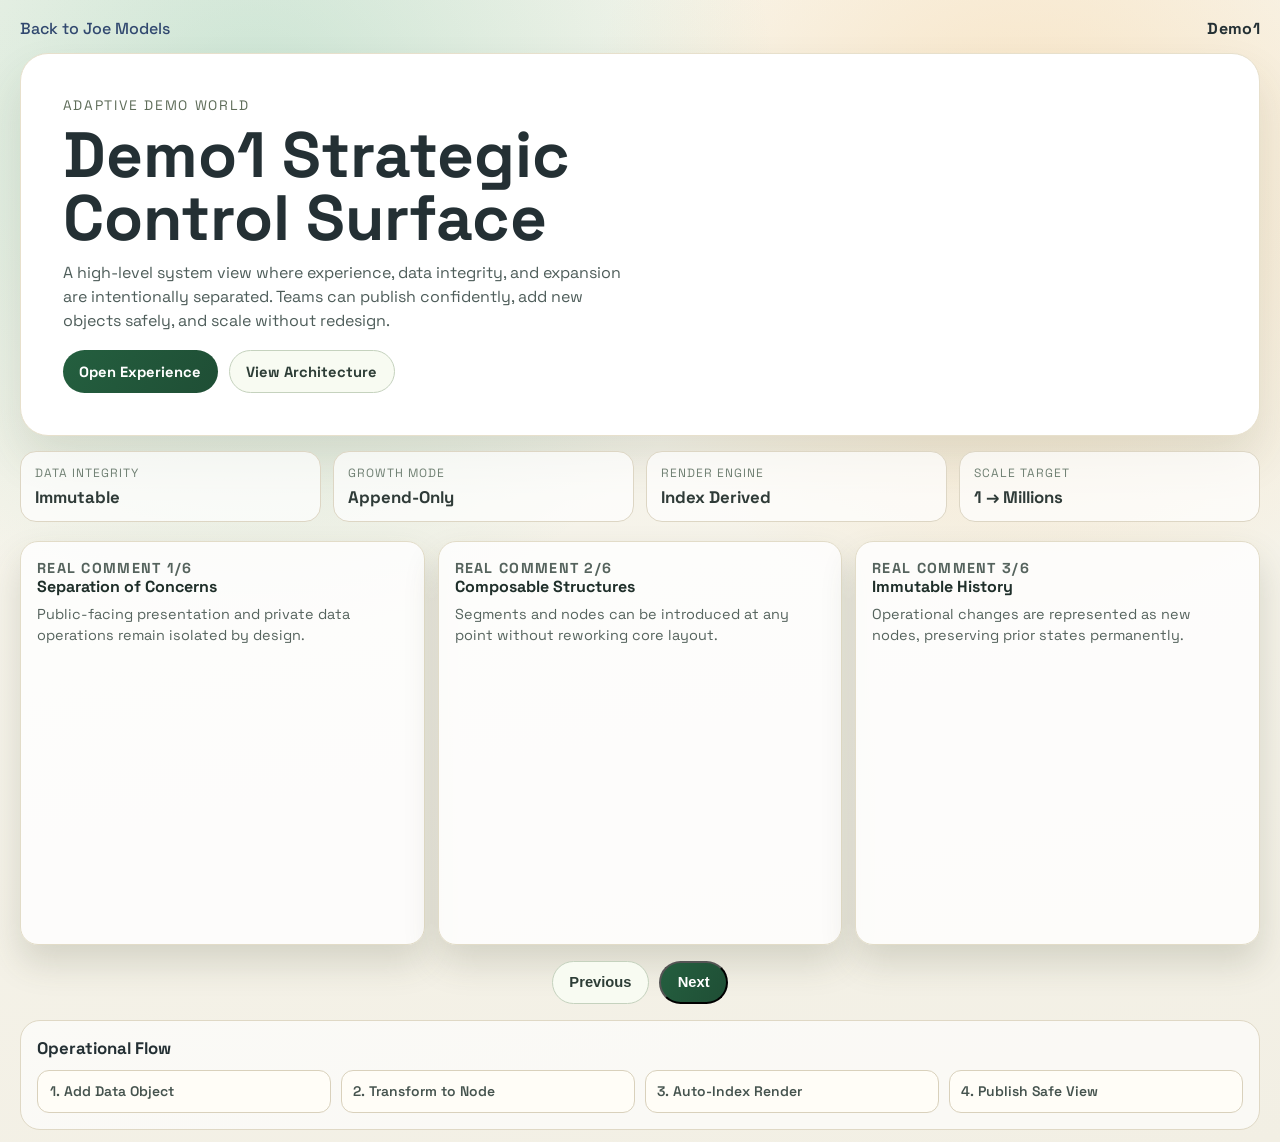
==== demo1.html @ 3360f887 "Build Kingdom search flows and Demo1 review carousel" ====
<!DOCTYPE html>
<html lang="en">
<head>
  <meta charset="UTF-8" />
  <meta name="viewport" content="width=device-width, initial-scale=1.0" />
  <title>Demo1 | Kingdom</title>
  <link rel="preconnect" href="https://fonts.googleapis.com" />
  <link rel="preconnect" href="https://fonts.gstatic.com" crossorigin />
  <link href="https://fonts.googleapis.com/css2?family=Space+Grotesk:wght@400;500;700&display=swap" rel="stylesheet" />
  <link rel="stylesheet" href="style.css" />
</head>
<body class="page-demo1">
  <main class="demo1-shell">
    <nav class="demo1-nav">
      <a class="back-link" href="meal-joe.html">Back to Joe Models</a>
      <span class="demo1-brand">Demo1</span>
    </nav>

    <section class="demo1-hero">
      <p class="demo1-eyebrow">Adaptive Demo World</p>
      <h1 class="demo1-title">Demo1 Strategic Control Surface</h1>
      <p class="demo1-copy">A high-level system view where experience, data integrity, and expansion are intentionally separated. Teams can publish confidently, add new objects safely, and scale without redesign.</p>
      <div class="demo1-cta-row">
        <a class="demo1-btn demo1-btn-primary" href="#">Open Experience</a>
        <a class="demo1-btn demo1-btn-secondary" href="#">View Architecture</a>
      </div>
    </section>

    <section class="demo1-status">
      <article class="demo1-status-card">
        <p class="demo1-status-label">Data Integrity</p>
        <p class="demo1-status-value">Immutable</p>
      </article>
      <article class="demo1-status-card">
        <p class="demo1-status-label">Growth Mode</p>
        <p class="demo1-status-value">Append-Only</p>
      </article>
      <article class="demo1-status-card">
        <p class="demo1-status-label">Render Engine</p>
        <p class="demo1-status-value">Index Derived</p>
      </article>
      <article class="demo1-status-card">
        <p class="demo1-status-label">Scale Target</p>
        <p class="demo1-status-value">1 → Millions</p>
      </article>
    </section>

    <section class="demo1-reviews">
      <div class="demo1-review-grid" id="reviewGrid"></div>
      <div class="demo1-review-controls">
        <button class="demo1-btn demo1-btn-secondary" id="prevReview" type="button">Previous</button>
        <button class="demo1-btn demo1-btn-primary" id="nextReview" type="button">Next</button>
      </div>
    </section>

    <section class="demo1-flow">
      <h2 class="demo1-flow-title">Operational Flow</h2>
      <div class="demo1-flow-row">
        <article class="demo1-flow-step"><p>1. Add Data Object</p></article>
        <article class="demo1-flow-step"><p>2. Transform to Node</p></article>
        <article class="demo1-flow-step"><p>3. Auto-Index Render</p></article>
        <article class="demo1-flow-step"><p>4. Publish Safe View</p></article>
      </div>
    </section>
  </main>
  <script>
    (function () {
      var reviews = [
        { title: "Separation of Concerns", body: "Public-facing presentation and private data operations remain isolated by design." },
        { title: "Composable Structures", body: "Segments and nodes can be introduced at any point without reworking core layout." },
        { title: "Immutable History", body: "Operational changes are represented as new nodes, preserving prior states permanently." },
        { title: "Operational Clarity", body: "Decision-ready summaries keep complexity manageable as object count expands." },
        { title: "Traversal Independence", body: "Chronological, hierarchical, and relational views remain independent from storage order." },
        { title: "Resilient Expansion", body: "New capabilities are added through extension, not fragile rewrites." }
      ];

      var index = 0;
      var reviewGrid = document.getElementById("reviewGrid");
      var prev = document.getElementById("prevReview");
      var next = document.getElementById("nextReview");

      function cardsPerView() {
        if (window.matchMedia("(max-width: 640px)").matches) return 1;
        if (window.matchMedia("(max-width: 980px)").matches) return 2;
        return 3;
      }

      function renderReview() {
        var perView = cardsPerView();
        var html = "";
        for (var i = 0; i < perView; i += 1) {
          var idx = (index + i) % reviews.length;
          var current = reviews[idx];
          html +=
            '<article class="demo1-card demo1-review-card">' +
              '<p class="demo1-card-meta">Real Comment ' + (idx + 1) + "/" + reviews.length + "</p>" +
              "<h2>" + current.title + "</h2>" +
              "<p>" + current.body + "</p>" +
            "</article>";
        }
        reviewGrid.innerHTML = html;
      }

      prev.addEventListener("click", function () {
        index = (index - 1 + reviews.length) % reviews.length;
        renderReview();
      });

      next.addEventListener("click", function () {
        index = (index + 1) % reviews.length;
        renderReview();
      });

      window.addEventListener("resize", renderReview);

      renderReview();
    })();
  </script>
</body>
</html>
---- style.css ----
:root {
  --bg-0: #f4f7ff;
  --bg-1: #dce7ff;
  --ink-0: #10213b;
  --ink-1: #31486f;
  --card: #ffffff;
  --line: #d7e2fb;
  --brand: #0f60f2;
  --brand-strong: #0a48b7;
  --ok: #0b8f58;
  --shadow: 0 20px 44px rgba(16, 33, 59, 0.12);
}

* {
  box-sizing: border-box;
}

html,
body {
  margin: 0;
}

html {
  -webkit-text-size-adjust: 100%;
}

body {
  min-height: 100dvh;
  font-family: "Space Grotesk", "Avenir Next", "Segoe UI", sans-serif;
  color: var(--ink-0);
  overflow-x: hidden;
}

.page-home {
  background:
    radial-gradient(circle at 15% 20%, rgba(15, 96, 242, 0.15), transparent 34%),
    radial-gradient(circle at 85% 80%, rgba(11, 143, 88, 0.14), transparent 40%),
    linear-gradient(145deg, var(--bg-0), var(--bg-1));
  display: grid;
  place-items: center;
  padding:
    max(1rem, env(safe-area-inset-top))
    1rem
    max(1rem, env(safe-area-inset-bottom));
}

.home-shell {
  width: min(100%, 900px);
  background: var(--card);
  border: 1px solid var(--line);
  border-radius: 28px;
  box-shadow: var(--shadow);
  padding: clamp(1.2rem, 3.8vw, 3rem);
}

.brand-row {
  display: inline-flex;
  align-items: center;
  gap: 0.55rem;
  margin-bottom: 0.9rem;
}

.brand-mark {
  display: grid;
  place-items: center;
  width: 2rem;
  aspect-ratio: 1;
  border-radius: 0.6rem;
  background: var(--ink-0);
  color: #fff;
  font-weight: 700;
}

.brand-name {
  font-weight: 700;
  letter-spacing: 0.01em;
}

.hero-title {
  font-size: clamp(1.65rem, 4.8vw, 3.35rem);
  margin: 0;
  line-height: 1.04;
  max-width: 16ch;
}

.hero-copy {
  margin: 0.9rem 0 1.5rem;
  color: var(--ink-1);
  font-size: clamp(1rem, 2.3vw, 1.22rem);
}

.search-form {
  display: grid;
  grid-template-columns: 1fr auto;
  gap: 0.6rem;
}

.search-input {
  width: 100%;
  border: 1px solid #b8c8f4;
  border-radius: 999px;
  padding: 0.9rem 1.15rem;
  font: inherit;
  font-size: 1rem;
  outline: none;
  background: #fdfdff;
}

.search-input:focus {
  border-color: var(--brand);
  box-shadow: 0 0 0 3px rgba(15, 96, 242, 0.16);
}

.search-button {
  border: 0;
  border-radius: 999px;
  padding: 0.86rem 1.25rem;
  font: inherit;
  font-weight: 700;
  background: linear-gradient(135deg, var(--brand), var(--brand-strong));
  color: #fff;
  cursor: pointer;
}

.feedback {
  min-height: 1.4rem;
  margin: 0.75rem 0 0;
  color: var(--ok);
  font-size: 0.94rem;
}

.quick-actions {
  margin-top: 1rem;
  display: flex;
  flex-wrap: wrap;
  gap: 0.55rem;
}

.quick-chip {
  border: 1px solid var(--line);
  background: #f7faff;
  color: var(--ink-0);
  border-radius: 999px;
  padding: 0.55rem 0.85rem;
  font: inherit;
  font-size: 0.88rem;
  cursor: pointer;
}

.page-meal {
  background: #f8fafc;
  padding:
    max(0.75rem, env(safe-area-inset-top))
    0.75rem
    max(0.75rem, env(safe-area-inset-bottom));
}

.meal-shell {
  width: min(1240px, 100%);
  margin: 0 auto;
  padding: 1rem 0.4rem 2rem;
}

.meal-nav {
  display: flex;
  justify-content: space-between;
  align-items: center;
  gap: 1rem;
  margin-bottom: 1rem;
}

.back-link {
  color: var(--ink-1);
  text-decoration: none;
  font-weight: 500;
}

.nav-cta {
  border: 0;
  background: var(--ink-0);
  color: #fff;
  padding: 0.6rem 0.9rem;
  border-radius: 999px;
  font: inherit;
  font-weight: 600;
}

.welcome-joe {
  width: 100%;
  margin-bottom: 1rem;
  padding: clamp(0.85rem, 2.5vw, 1.2rem);
  border-radius: 16px;
  border: 1px solid #d5e3ff;
  background: linear-gradient(120deg, #f4f8ff, #e8f0ff);
}

.welcome-joe p {
  margin: 0;
  font-size: clamp(1rem, 2.6vw, 1.2rem);
  font-weight: 700;
  color: #15386e;
}

.meal-hero {
  background: linear-gradient(140deg, #0f1f3a, #174892);
  color: #fff;
  border-radius: 22px;
  padding: clamp(1.1rem, 3vw, 2rem);
}

.meal-hero-link {
  display: block;
  text-decoration: none;
  transition: transform 180ms ease, box-shadow 180ms ease;
}

.meal-hero-link:hover,
.meal-hero-link:focus-visible {
  transform: translateY(-3px);
  box-shadow: 0 18px 34px rgba(15, 31, 58, 0.28);
}

.meal-hero h1 {
  margin: 0 0 0.6rem;
  font-size: clamp(1.5rem, 4.2vw, 2.9rem);
}

.meal-hero p {
  margin: 0;
  max-width: 50ch;
  color: rgba(255, 255, 255, 0.88);
}

.meal-grid {
  margin-top: 1.1rem;
  display: grid;
  grid-template-columns: repeat(3, minmax(0, 1fr));
  gap: 0.8rem;
}

.meal-card {
  background: #fff;
  border: 1px solid #e4ebfa;
  border-radius: 16px;
  padding: 1rem;
}

.meal-card-link {
  display: block;
  text-decoration: none;
  color: inherit;
  transition: transform 180ms ease, box-shadow 180ms ease, border-color 180ms ease;
}

.meal-card-link:hover,
.meal-card-link:focus-visible {
  transform: translateY(-4px);
  box-shadow: 0 12px 26px rgba(16, 33, 59, 0.1);
  border-color: #c9dafd;
}

.meal-card h2 {
  margin: 0 0 0.5rem;
  font-size: 1.07rem;
}

.meal-card p {
  margin: 0;
  color: #4c6286;
  font-size: 0.94rem;
  line-height: 1.45;
}

.page-sim {
  background: radial-gradient(circle at top right, #253b66, #0c172a 55%);
  color: #eaf1ff;
  padding:
    max(0.75rem, env(safe-area-inset-top))
    0.75rem
    max(0.75rem, env(safe-area-inset-bottom));
}

.sim-shell {
  width: min(980px, 100%);
  margin: 0 auto;
  min-height: calc(100dvh - 1.5rem);
  border: 1px solid rgba(198, 215, 252, 0.26);
  border-radius: 22px;
  background: rgba(6, 13, 25, 0.6);
  backdrop-filter: blur(6px);
  padding: clamp(1rem, 3vw, 2rem);
}

.sim-nav {
  display: flex;
  justify-content: space-between;
  align-items: center;
  gap: 0.8rem;
}

.sim-badge {
  font-size: 0.74rem;
  letter-spacing: 0.08em;
  text-transform: uppercase;
  color: #9cc0ff;
  border: 1px solid rgba(156, 192, 255, 0.35);
  border-radius: 999px;
  padding: 0.35rem 0.7rem;
}

.sim-title {
  margin: 1.25rem 0 0.5rem;
  font-size: clamp(1.4rem, 4.5vw, 2.6rem);
  line-height: 1.08;
}

.sim-copy {
  margin: 0;
  max-width: 58ch;
  color: #bed3ff;
}

.sim-grid {
  margin-top: 1.1rem;
  display: grid;
  grid-template-columns: repeat(3, minmax(0, 1fr));
  gap: 0.75rem;
}

.sim-panel {
  border: 1px solid rgba(184, 206, 252, 0.3);
  border-radius: 14px;
  padding: 0.85rem;
  background: rgba(26, 41, 73, 0.48);
}

.sim-panel h2 {
  margin: 0 0 0.4rem;
  font-size: 0.98rem;
}

.sim-panel p {
  margin: 0;
  color: #cfddff;
  font-size: 0.9rem;
  line-height: 1.43;
}

.page-demo1 {
  background:
    radial-gradient(circle at 20% 10%, rgba(83, 180, 141, 0.28), transparent 36%),
    radial-gradient(circle at 80% 16%, rgba(248, 184, 96, 0.3), transparent 32%),
    linear-gradient(170deg, #f9f7ef, #f2efe4);
  color: #243034;
  padding:
    max(0.75rem, env(safe-area-inset-top))
    0.75rem
    max(0.75rem, env(safe-area-inset-bottom));
}

.demo1-shell {
  width: min(1240px, 100%);
  margin: 0 auto;
}

.demo1-nav {
  display: flex;
  justify-content: space-between;
  align-items: center;
  gap: 1rem;
  margin: 0.35rem 0 0.9rem;
}

.demo1-brand {
  font-weight: 700;
  letter-spacing: 0.02em;
}

.demo1-hero {
  border-radius: 28px;
  background: #ffffff;
  border: 1px solid #e7e0cc;
  box-shadow: 0 24px 45px rgba(66, 76, 45, 0.12);
  padding: clamp(1.2rem, 3.3vw, 2.6rem);
}

.demo1-eyebrow {
  margin: 0;
  color: #5f6d5a;
  font-size: 0.86rem;
  letter-spacing: 0.12em;
  text-transform: uppercase;
}

.demo1-title {
  margin: 0.65rem 0 0.7rem;
  font-size: clamp(1.7rem, 5.8vw, 4rem);
  line-height: 0.98;
  max-width: 13ch;
}

.demo1-copy {
  margin: 0;
  color: #4e5d5a;
  max-width: 58ch;
  line-height: 1.5;
}

.demo1-cta-row {
  margin-top: 1.1rem;
  display: flex;
  flex-wrap: wrap;
  gap: 0.65rem;
}

.demo1-btn {
  display: inline-flex;
  align-items: center;
  justify-content: center;
  border-radius: 999px;
  padding: 0.72rem 1.05rem;
  text-decoration: none;
  font-weight: 700;
  font-size: 0.92rem;
}

.demo1-btn-primary {
  color: #fff;
  background: linear-gradient(120deg, #245f3f, #1f4e35);
}

.demo1-btn-secondary {
  color: #2d3d36;
  border: 1px solid #c5d2be;
  background: #f8fbf2;
}

.demo1-grid {
  margin-top: 1rem;
  display: grid;
  grid-template-columns: repeat(4, minmax(0, 1fr));
  gap: 0.75rem;
}

.demo1-reviews {
  margin-top: 1.15rem;
}

.demo1-review-grid {
  display: grid;
  grid-template-columns: repeat(3, minmax(0, 1fr));
  gap: 0.8rem;
}

.demo1-review-card {
  aspect-ratio: 1 / 1;
  padding: 1.05rem;
  border-radius: 20px;
  background: linear-gradient(150deg, #ffffff, #f9f6eb);
  border: 2px solid #d5c8a9;
  box-shadow: 0 18px 34px rgba(71, 80, 50, 0.18);
  display: flex;
  flex-direction: column;
}

.demo1-card-meta {
  margin: 0 0 0.55rem;
  font-size: 0.78rem;
  text-transform: uppercase;
  letter-spacing: 0.09em;
  color: #5f6b5a;
  font-weight: 700;
}

.demo1-review-card h2 {
  margin: 0 0 0.55rem;
  font-size: clamp(1.05rem, 2.1vw, 1.35rem);
  line-height: 1.15;
  color: #1f2f2a;
}

.demo1-review-card p {
  margin: 0;
  font-size: clamp(0.92rem, 1.6vw, 1rem);
  line-height: 1.45;
  color: #38463f;
}

.demo1-review-controls {
  margin-top: 0.95rem;
  display: flex;
  gap: 0.6rem;
  justify-content: center;
}

.demo1-status {
  margin-top: 0.95rem;
  display: grid;
  grid-template-columns: repeat(4, minmax(0, 1fr));
  gap: 0.75rem;
}

.demo1-status-card {
  background: rgba(255, 255, 255, 0.72);
  border: 1px solid #ddd6c4;
  border-radius: 16px;
  padding: 0.8rem 0.9rem;
}

.demo1-status-label {
  margin: 0;
  font-size: 0.75rem;
  letter-spacing: 0.08em;
  text-transform: uppercase;
  color: #708073;
}

.demo1-status-value {
  margin: 0.35rem 0 0;
  font-size: 1.05rem;
  font-weight: 700;
  color: #2f3b38;
}

.demo1-card {
  background: rgba(255, 255, 255, 0.82);
  border: 1px solid #e2dcc8;
  border-radius: 18px;
  padding: 1rem;
}

.demo1-card h2 {
  margin: 0 0 0.45rem;
  font-size: 1rem;
}

.demo1-card p {
  margin: 0;
  color: #55635d;
  font-size: 0.9rem;
  line-height: 1.45;
}

.demo1-flow {
  margin-top: 1rem;
  border: 1px solid #dfd8c5;
  border-radius: 20px;
  background: rgba(255, 255, 255, 0.64);
  padding: 1rem;
}

.demo1-flow-title {
  margin: 0 0 0.7rem;
  font-size: 1.05rem;
}

.demo1-flow-row {
  display: grid;
  grid-template-columns: repeat(4, minmax(0, 1fr));
  gap: 0.6rem;
}

.demo1-flow-step {
  border-radius: 12px;
  border: 1px solid #d9d1bc;
  background: #fffdf7;
  padding: 0.72rem;
}

.demo1-flow-step p {
  margin: 0;
  color: #45534e;
  font-size: 0.87rem;
  font-weight: 600;
}

@media (max-width: 880px) {
  .meal-grid {
    grid-template-columns: repeat(2, minmax(0, 1fr));
  }

  .demo1-grid {
    grid-template-columns: repeat(2, minmax(0, 1fr));
  }

  .demo1-review-grid {
    grid-template-columns: repeat(2, minmax(0, 1fr));
  }

  .demo1-status {
    grid-template-columns: repeat(2, minmax(0, 1fr));
  }

  .demo1-flow-row {
    grid-template-columns: repeat(2, minmax(0, 1fr));
  }
}

@media (max-width: 640px) {
  .search-form {
    grid-template-columns: 1fr;
  }

  .search-button {
    width: 100%;
  }

  .meal-grid {
    grid-template-columns: 1fr;
  }

  .sim-grid {
    grid-template-columns: 1fr;
  }

  .demo1-grid {
    grid-template-columns: 1fr;
  }

  .demo1-review-grid {
    grid-template-columns: 1fr;
  }

  .demo1-status {
    grid-template-columns: 1fr;
  }

  .demo1-flow-row {
    grid-template-columns: 1fr;
  }

  .demo1-review-controls {
    display: grid;
    grid-template-columns: 1fr 1fr;
  }
}
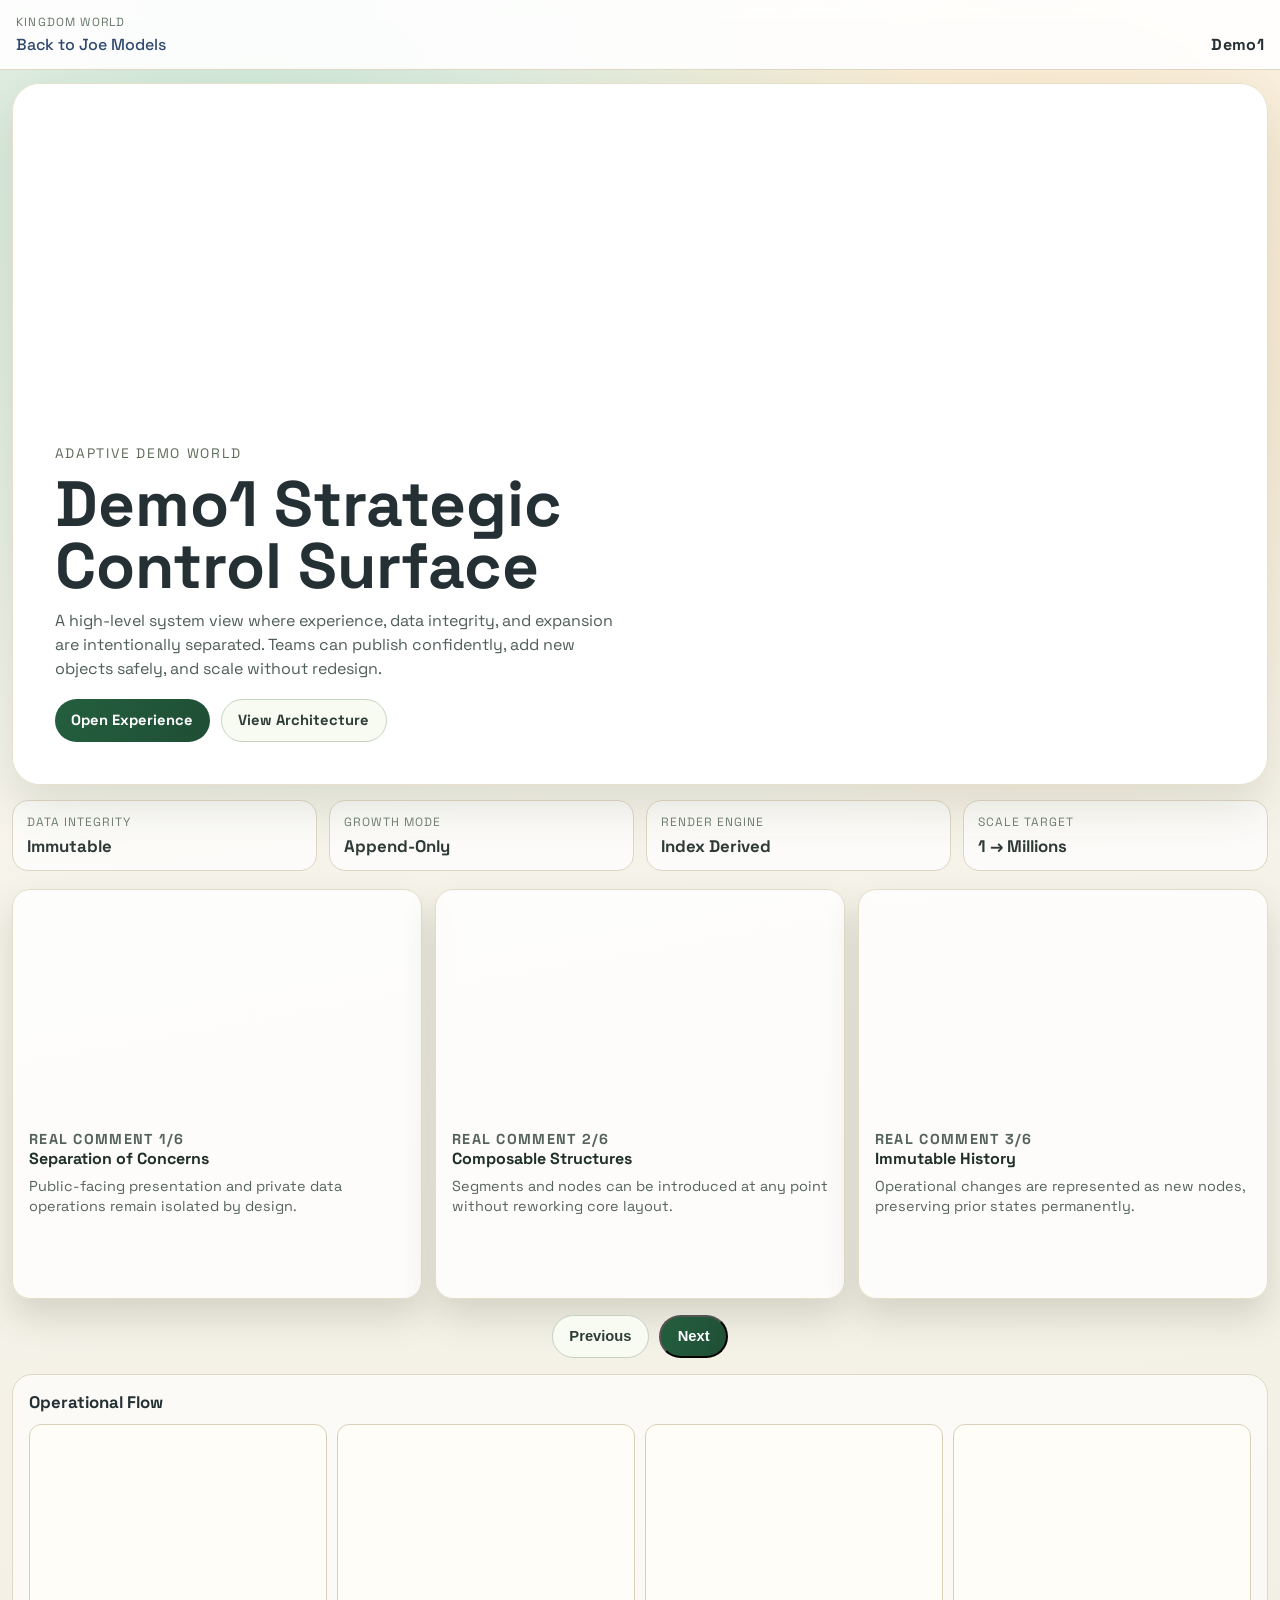
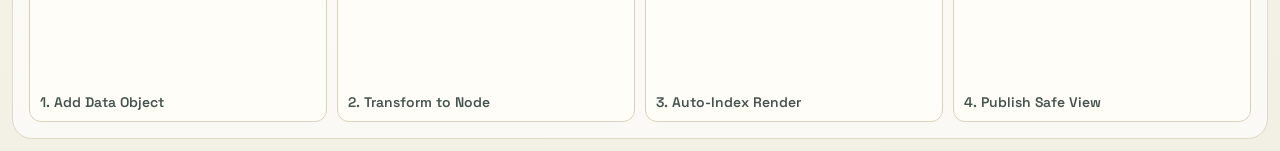
==== commit 74ff4f9a: "Refine Demo1 hero, reviews, and flow visuals" ====
--- a/demo1.html
+++ b/demo1.html
@@ -11,10 +11,13 @@
 </head>
 <body class="page-demo1">
   <main class="demo1-shell">
-    <nav class="demo1-nav">
-      <a class="back-link" href="meal-joe.html">Back to Joe Models</a>
-      <span class="demo1-brand">Demo1</span>
-    </nav>
+    <header class="demo1-header">
+      <p class="demo1-header-kicker">Kingdom World</p>
+      <nav class="demo1-nav">
+        <a class="back-link" href="meal-joe.html">Back to Joe Models</a>
+        <span class="demo1-brand">Demo1</span>
+      </nav>
+    </header>
 
     <section class="demo1-hero">
       <p class="demo1-eyebrow">Adaptive Demo World</p>
@@ -56,22 +59,58 @@
     <section class="demo1-flow">
       <h2 class="demo1-flow-title">Operational Flow</h2>
       <div class="demo1-flow-row">
-        <article class="demo1-flow-step"><p>1. Add Data Object</p></article>
-        <article class="demo1-flow-step"><p>2. Transform to Node</p></article>
-        <article class="demo1-flow-step"><p>3. Auto-Index Render</p></article>
-        <article class="demo1-flow-step"><p>4. Publish Safe View</p></article>
+        <article class="demo1-flow-step">
+          <div class="demo1-flow-photo" style="background-image:url('https://images.unsplash.com/photo-1518770660439-4636190af475?auto=format&fit=crop&w=1200&q=80')"></div>
+          <p>1. Add Data Object</p>
+        </article>
+        <article class="demo1-flow-step">
+          <div class="demo1-flow-photo" style="background-image:url('https://images.unsplash.com/photo-1515879218367-8466d910aaa4?auto=format&fit=crop&w=1200&q=80')"></div>
+          <p>2. Transform to Node</p>
+        </article>
+        <article class="demo1-flow-step">
+          <div class="demo1-flow-photo" style="background-image:url('https://images.unsplash.com/photo-1461749280684-dccba630e2f6?auto=format&fit=crop&w=1200&q=80')"></div>
+          <p>3. Auto-Index Render</p>
+        </article>
+        <article class="demo1-flow-step">
+          <div class="demo1-flow-photo" style="background-image:url('https://images.unsplash.com/photo-1555949963-ff9fe0c870eb?auto=format&fit=crop&w=1200&q=80')"></div>
+          <p>4. Publish Safe View</p>
+        </article>
       </div>
     </section>
   </main>
   <script>
     (function () {
       var reviews = [
-        { title: "Separation of Concerns", body: "Public-facing presentation and private data operations remain isolated by design." },
-        { title: "Composable Structures", body: "Segments and nodes can be introduced at any point without reworking core layout." },
-        { title: "Immutable History", body: "Operational changes are represented as new nodes, preserving prior states permanently." },
-        { title: "Operational Clarity", body: "Decision-ready summaries keep complexity manageable as object count expands." },
-        { title: "Traversal Independence", body: "Chronological, hierarchical, and relational views remain independent from storage order." },
-        { title: "Resilient Expansion", body: "New capabilities are added through extension, not fragile rewrites." }
+        {
+          title: "Separation of Concerns",
+          body: "Public-facing presentation and private data operations remain isolated by design.",
+          image: "https://images.unsplash.com/photo-1504674900247-0877df9cc836?auto=format&fit=crop&w=1200&q=80"
+        },
+        {
+          title: "Composable Structures",
+          body: "Segments and nodes can be introduced at any point without reworking core layout.",
+          image: "https://images.unsplash.com/photo-1512621776951-a57141f2eefd?auto=format&fit=crop&w=1200&q=80"
+        },
+        {
+          title: "Immutable History",
+          body: "Operational changes are represented as new nodes, preserving prior states permanently.",
+          image: "https://images.unsplash.com/photo-1546069901-ba9599a7e63c?auto=format&fit=crop&w=1200&q=80"
+        },
+        {
+          title: "Operational Clarity",
+          body: "Decision-ready summaries keep complexity manageable as object count expands.",
+          image: "https://images.unsplash.com/photo-1482049016688-2d3e1b311543?auto=format&fit=crop&w=1200&q=80"
+        },
+        {
+          title: "Traversal Independence",
+          body: "Chronological, hierarchical, and relational views remain independent from storage order.",
+          image: "https://images.unsplash.com/photo-1555939594-58d7cb561ad1?auto=format&fit=crop&w=1200&q=80"
+        },
+        {
+          title: "Resilient Expansion",
+          body: "New capabilities are added through extension, not fragile rewrites.",
+          image: "https://images.unsplash.com/photo-1466637574441-749b8f19452f?auto=format&fit=crop&w=1200&q=80"
+        }
       ];
 
       var index = 0;
@@ -93,6 +132,7 @@
           var current = reviews[idx];
           html +=
             '<article class="demo1-card demo1-review-card">' +
+              '<div class="demo1-review-photo" style="background-image:url(\'' + current.image + '\')"></div>' +
               '<p class="demo1-card-meta">Real Comment ' + (idx + 1) + "/" + reviews.length + "</p>" +
               "<h2>" + current.title + "</h2>" +
               "<p>" + current.body + "</p>" +
--- a/style.css
+++ b/style.css
@@ -359,8 +359,31 @@
 }
 
 .demo1-shell {
-  width: min(1240px, 100%);
+  width: min(1380px, 100%);
   margin: 0 auto;
+}
+
+.demo1-header {
+  margin: calc(-1 * max(0.75rem, env(safe-area-inset-top))) 0 0.8rem;
+  padding:
+    max(0.85rem, env(safe-area-inset-top))
+    1rem
+    0.85rem;
+  width: 100vw;
+  margin-left: calc(50% - 50vw);
+  border: 0;
+  border-bottom: 1px solid #dfd8c5;
+  border-radius: 0;
+  background: rgba(255, 255, 255, 0.9);
+  backdrop-filter: blur(8px);
+}
+
+.demo1-header-kicker {
+  margin: 0;
+  font-size: 0.74rem;
+  text-transform: uppercase;
+  letter-spacing: 0.1em;
+  color: #68776a;
 }
 
 .demo1-nav {
@@ -368,7 +391,7 @@
   justify-content: space-between;
   align-items: center;
   gap: 1rem;
-  margin: 0.35rem 0 0.9rem;
+  margin: 0.35rem 0 0;
 }
 
 .demo1-brand {
@@ -377,11 +400,44 @@
 }
 
 .demo1-hero {
+  position: relative;
+  overflow: hidden;
   border-radius: 28px;
   background: #ffffff;
   border: 1px solid #e7e0cc;
   box-shadow: 0 24px 45px rgba(66, 76, 45, 0.12);
   padding: clamp(1.2rem, 3.3vw, 2.6rem);
+}
+
+.demo1-hero::after {
+  content: "";
+  position: absolute;
+  inset: 0;
+  background:
+    linear-gradient(
+      90deg,
+      rgba(255, 255, 255, 0.96) 0%,
+      rgba(255, 255, 255, 0.78) 34%,
+      rgba(255, 255, 255, 0.34) 66%,
+      rgba(255, 255, 255, 0.08) 100%
+    ),
+    url("https://images.unsplash.com/photo-1498837167922-ddd27525d352?auto=format&fit=crop&w=1800&q=80")
+      right center / cover no-repeat;
+  pointer-events: none;
+}
+
+.demo1-hero > * {
+  position: relative;
+  z-index: 1;
+}
+
+@media (min-width: 1024px) {
+  .demo1-hero {
+    min-height: min(78vh, 860px);
+    display: flex;
+    flex-direction: column;
+    justify-content: flex-end;
+  }
 }
 
 .demo1-eyebrow {
@@ -463,6 +519,15 @@
   flex-direction: column;
 }
 
+.demo1-review-photo {
+  width: 100%;
+  aspect-ratio: 16 / 9;
+  border-radius: 12px;
+  background-size: cover;
+  background-position: center;
+  margin-bottom: 0.7rem;
+}
+
 .demo1-card-meta {
   margin: 0 0 0.55rem;
   font-size: 0.78rem;
@@ -561,10 +626,23 @@
 }
 
 .demo1-flow-step {
+  aspect-ratio: 1 / 1;
+  display: flex;
+  flex-direction: column;
   border-radius: 12px;
   border: 1px solid #d9d1bc;
   background: #fffdf7;
-  padding: 0.72rem;
+  padding: 0.62rem;
+  overflow: hidden;
+}
+
+.demo1-flow-photo {
+  width: 100%;
+  flex: 1;
+  border-radius: 10px;
+  background-size: cover;
+  background-position: center;
+  margin-bottom: 0.55rem;
 }
 
 .demo1-flow-step p {
